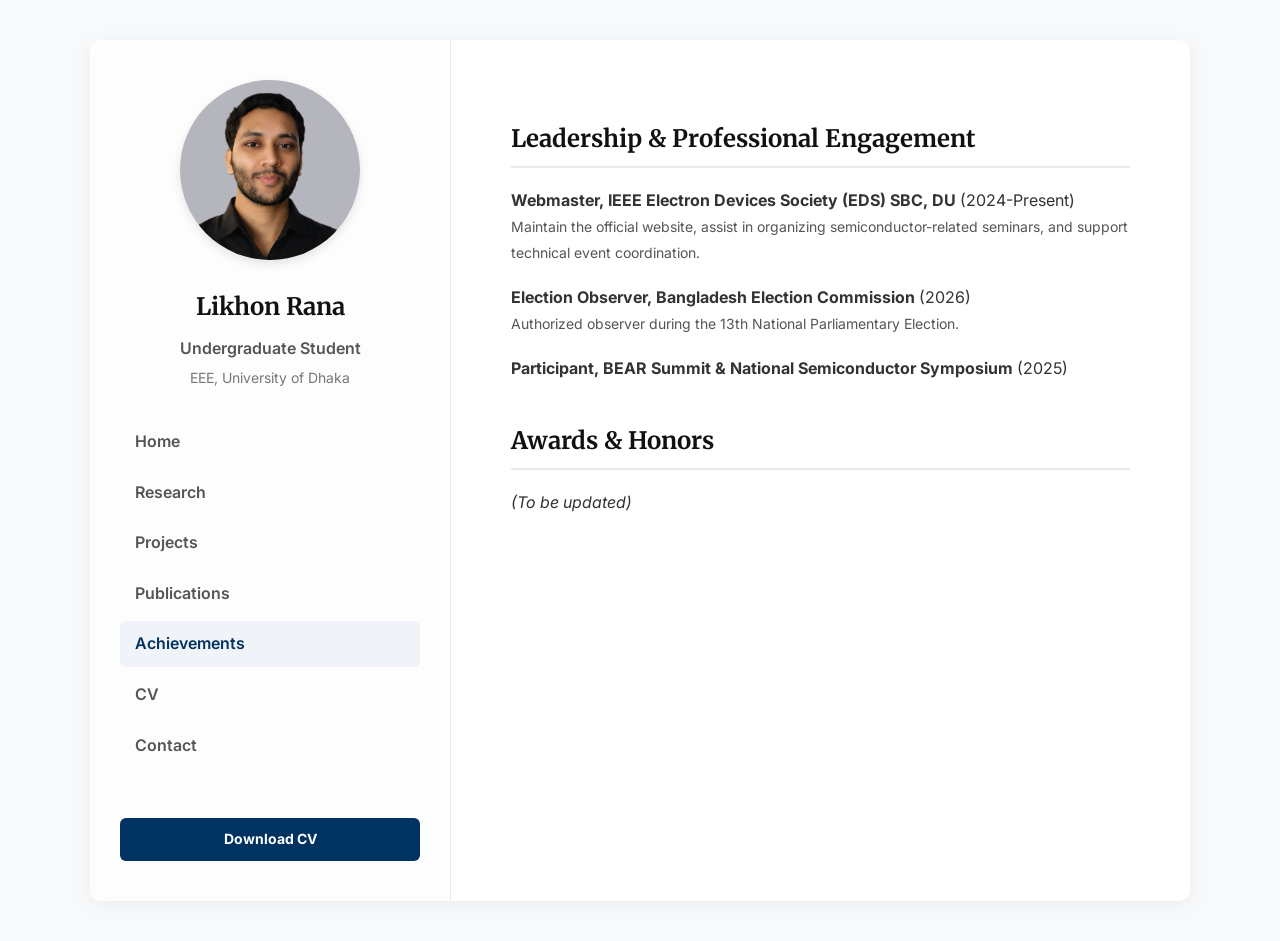
==== achievements.html @ 8d22fc22 "Enhance achievements.html with sidebar and content Added sidebar navigation and updated achievements" ====
<!DOCTYPE html>
<html lang="en">
<head>
    <meta charset="UTF-8">
    <title>Achievements | Likhon Rana</title>
    <link rel="stylesheet" href="style.css">
    <link href="https://fonts.googleapis.com/css2?family=Inter:wght@400;600&family=Merriweather:wght@700&display=swap" rel="stylesheet">
</head>
<body>
    <div class="container">
        <div class="sidebar">
            <img src="profile.png" class="profile-img">
            <h1>Likhon Rana</h1>
            <p class="title">Undergraduate Student</p>
            <p class="dept">EEE, University of Dhaka</p>
            <nav class="nav-menu">
                <a href="index.html">Home</a>
                <a href="research.html">Research</a>
                <a href="projects.html">Projects</a>
                <a href="publications.html">Publications</a>
                <a href="achievements.html" class="active">Achievements</a>
                <a href="cv.html">CV</a>
                <a href="contact.html">Contact</a>
            </nav>
            <div class="contact-info">
                <a href="likhonCV.pdf" target="_blank" class="btn-cv">Download CV</a>
            </div>
        </div>

        <div class="main-content">
            <h2>Leadership & Professional Engagement</h2>
            <ul class="exp-list">
                <li style="margin-bottom: 20px;">
                    <strong>Webmaster, IEEE Electron Devices Society (EDS) SBC, DU</strong> (2024-Present)<br>
                    <span style="font-size: 14px; color: #555;">Maintain the official website, assist in organizing semiconductor-related seminars, and support technical event coordination.</span>
                </li>
                <li style="margin-bottom: 20px;">
                    <strong>Election Observer, Bangladesh Election Commission</strong> (2026)<br>
                    <span style="font-size: 14px; color: #555;">Authorized observer during the 13th National Parliamentary Election.</span>
                </li>
                <li style="margin-bottom: 20px;">
                    <strong>Participant, BEAR Summit & National Semiconductor Symposium</strong> (2025)
                </li>
            </ul>
            
            <h2 style="margin-top: 40px;">Awards & Honors</h2>
            <p><em>(To be updated)</em></p>
        </div>
    </div>
</body>
</html>
---- style.css ----
/* Base Styles */
body {
    font-family: 'Inter', sans-serif;
    background-color: #f8f9fa;
    color: #333;
    margin: 0;
    padding: 0;
    line-height: 1.6;
}

h1, h2, h3 {
    font-family: 'Merriweather', serif;
    color: #111;
}

h2 {
    font-size: 24px;
    border-bottom: 2px solid #eaeaea;
    padding-bottom: 8px;
    margin-top: 40px;
    margin-bottom: 20px;
}

a {
    color: #003262; /* Academic Blue */
    text-decoration: none;
}

a:hover {
    text-decoration: underline;
}

/* Layout */
.container {
    display: flex;
    max-width: 1100px;
    margin: 40px auto;
    background: #fff;
    box-shadow: 0 4px 20px rgba(0,0,0,0.05);
    border-radius: 12px;
    overflow: hidden;
}

/* Sidebar */
.sidebar {
    width: 300px;
    background-color: #fdfdfd;
    padding: 40px 30px;
    border-right: 1px solid #eaeaea;
    text-align: center;
}

.profile-img {
    width: 180px;
    height: 180px;
    object-fit: cover;
    border-radius: 50%;
    margin-bottom: 20px;
    box-shadow: 0 4px 10px rgba(0,0,0,0.1);
}

.sidebar h1 {
    font-size: 24px;
    margin: 0 0 10px 0;
}

.sidebar .title {
    font-weight: 600;
    color: #555;
    margin: 0;
}

.sidebar .dept {
    font-size: 14px;
    color: #777;
    margin-top: 5px;
}

/* Navigation */
.nav-menu {
    display: flex;
    flex-direction: column;
    margin: 30px 0;
    text-align: left;
}

.nav-menu a {
    padding: 10px 15px;
    border-radius: 6px;
    color: #555;
    font-weight: 600;
    margin-bottom: 5px;
    transition: background 0.3s;
}

.nav-menu a:hover, .nav-menu a.active {
    background: #f0f4f8;
    color: #003262;
    text-decoration: none;
}

/* Contact Details */
.contact-info {
    display: flex;
    flex-direction: column;
    gap: 10px;
}

.contact-info a {
    font-size: 14px;
}

.btn-cv {
    display: inline-block;
    background: #003262;
    color: #fff !important;
    padding: 10px;
    border-radius: 6px;
    margin-top: 15px;
    font-weight: bold;
    text-align: center;
}

.btn-cv:hover {
    background: #002142;
    text-decoration: none;
}

/* Main Content Area */
.main-content {
    flex: 1;
    padding: 40px 60px;
}

/* News List */
.news-list, .exp-list, .project-list {
    list-style: none;
    padding: 0;
}

.news-list li {
    margin-bottom: 12px;
}

.news-list .date {
    font-weight: bold;
    color: #003262;
    margin-right: 10px;
}

/* Education */
.edu-item h3 {
    margin: 0 0 5px 0;
    font-size: 18px;
}

.edu-item .uni {
    margin: 0 0 10px 0;
    font-weight: 600;
}

.edu-item .uni span {
    font-weight: normal;
    color: #777;
    float: right;
}

/* Challenge Board / Projects */
.project-list li {
    background: #f8f9fa;
    padding: 15px;
    border-left: 4px solid #003262;
    margin-bottom: 15px;
    border-radius: 4px;
}

.project-list strong {
    display: block;
    font-size: 16px;
    margin-bottom: 5px;
}

.status {
    font-size: 13px;
    font-weight: 600;
    padding: 3px 8px;
    border-radius: 12px;
}

.status.ongoing {
    background: #e3f2fd;
    color: #1976d2;
}

.status.tba {
    background: #f5f5f5;
    color: #757575;
}

/* Responsive */
@media (max-width: 850px) {
    .container {
        flex-direction: column;
        margin: 0;
        border-radius: 0;
    }
    .sidebar {
        width: 100%;
        border-right: none;
        border-bottom: 1px solid #eaeaea;
        padding: 30px 20px;
        box-sizing: border-box;
    }
    .main-content {
        padding: 30px 20px;
    }
}
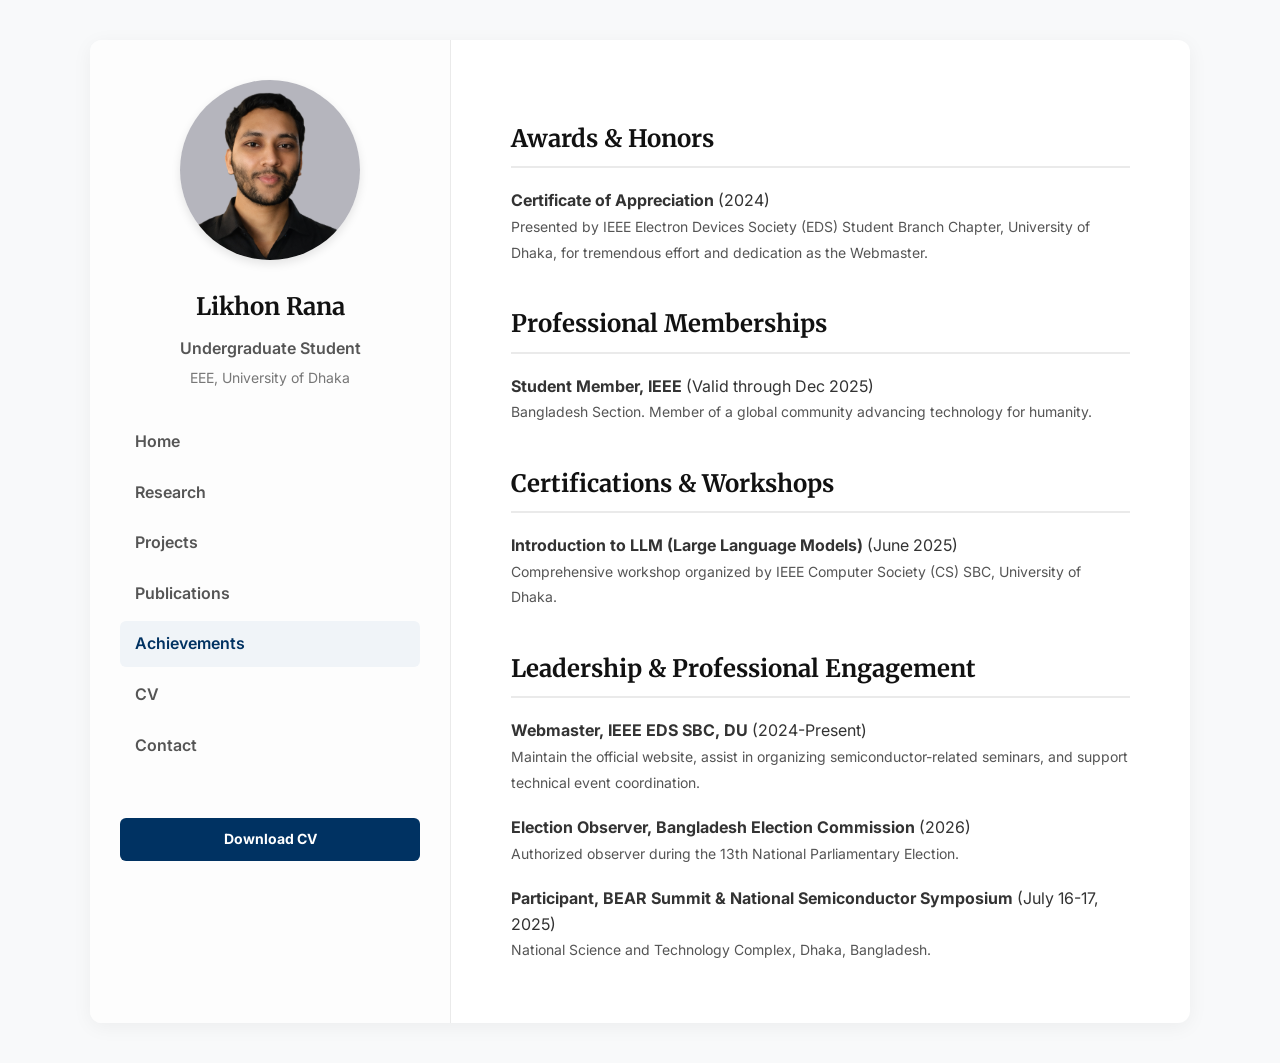
==== commit eea3b980: "Update achievements.html" ====
--- a/achievements.html
+++ b/achievements.html
@@ -28,10 +28,35 @@
         </div>
 
         <div class="main-content">
-            <h2>Leadership & Professional Engagement</h2>
+            
+            <h2>Awards & Honors</h2>
+            <ul class="exp-list">
+                <li style="margin-bottom: 15px;">
+                    <strong>Certificate of Appreciation</strong> (2024)<br>
+                    <span style="font-size: 14px; color: #555;">Presented by IEEE Electron Devices Society (EDS) Student Branch Chapter, University of Dhaka, for tremendous effort and dedication as the Webmaster.</span>
+                </li>
+            </ul>
+
+            <h2 style="margin-top: 40px;">Professional Memberships</h2>
+            <ul class="exp-list">
+                <li style="margin-bottom: 15px;">
+                    <strong>Student Member, IEEE</strong> (Valid through Dec 2025)<br>
+                    <span style="font-size: 14px; color: #555;">Bangladesh Section. Member of a global community advancing technology for humanity.</span>
+                </li>
+            </ul>
+
+            <h2 style="margin-top: 40px;">Certifications & Workshops</h2>
+            <ul class="exp-list">
+                <li style="margin-bottom: 15px;">
+                    <strong>Introduction to LLM (Large Language Models)</strong> (June 2025)<br>
+                    <span style="font-size: 14px; color: #555;">Comprehensive workshop organized by IEEE Computer Society (CS) SBC, University of Dhaka.</span>
+                </li>
+            </ul>
+
+            <h2 style="margin-top: 40px;">Leadership & Professional Engagement</h2>
             <ul class="exp-list">
                 <li style="margin-bottom: 20px;">
-                    <strong>Webmaster, IEEE Electron Devices Society (EDS) SBC, DU</strong> (2024-Present)<br>
+                    <strong>Webmaster, IEEE EDS SBC, DU</strong> (2024-Present)<br>
                     <span style="font-size: 14px; color: #555;">Maintain the official website, assist in organizing semiconductor-related seminars, and support technical event coordination.</span>
                 </li>
                 <li style="margin-bottom: 20px;">
@@ -39,12 +64,11 @@
                     <span style="font-size: 14px; color: #555;">Authorized observer during the 13th National Parliamentary Election.</span>
                 </li>
                 <li style="margin-bottom: 20px;">
-                    <strong>Participant, BEAR Summit & National Semiconductor Symposium</strong> (2025)
+                    <strong>Participant, BEAR Summit & National Semiconductor Symposium</strong> (July 16-17, 2025)<br>
+                    <span style="font-size: 14px; color: #555;">National Science and Technology Complex, Dhaka, Bangladesh.</span>
                 </li>
             </ul>
-            
-            <h2 style="margin-top: 40px;">Awards & Honors</h2>
-            <p><em>(To be updated)</em></p>
+
         </div>
     </div>
 </body>
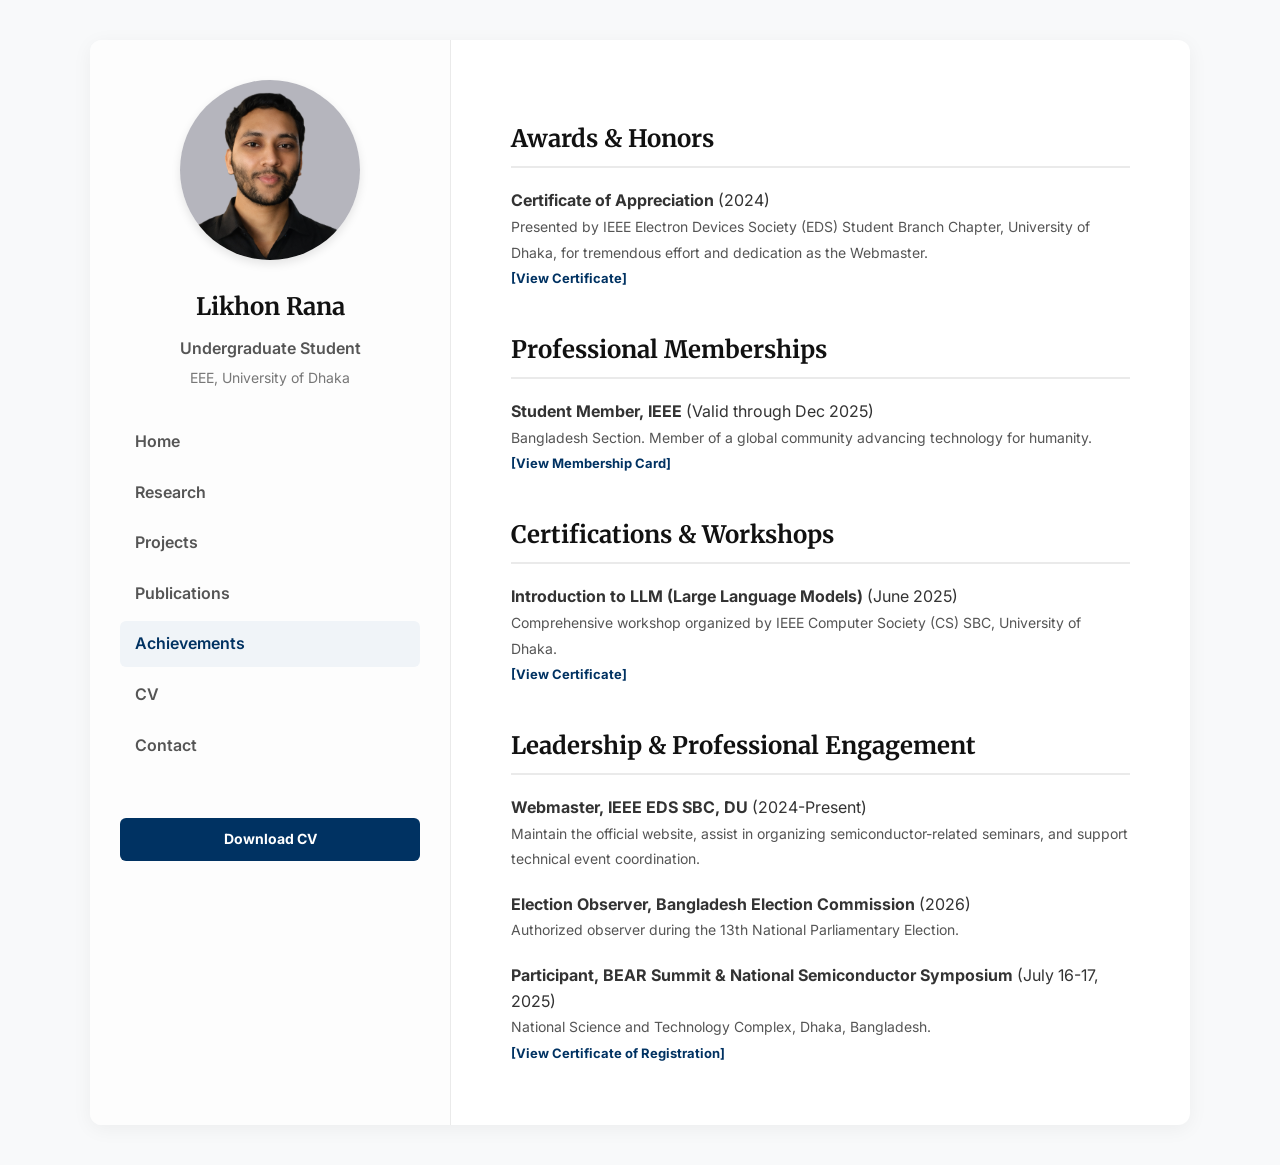
==== commit 958670ff: "Update achievements.html" ====
--- a/achievements.html
+++ b/achievements.html
@@ -33,7 +33,8 @@
             <ul class="exp-list">
                 <li style="margin-bottom: 15px;">
                     <strong>Certificate of Appreciation</strong> (2024)<br>
-                    <span style="font-size: 14px; color: #555;">Presented by IEEE Electron Devices Society (EDS) Student Branch Chapter, University of Dhaka, for tremendous effort and dedication as the Webmaster.</span>
+                    <span style="font-size: 14px; color: #555;">Presented by IEEE Electron Devices Society (EDS) Student Branch Chapter, University of Dhaka, for tremendous effort and dedication as the Webmaster.</span><br>
+                    <a href="webmaster-cert.jpg" target="_blank" style="font-size: 13px; font-weight: bold;">[View Certificate]</a>
                 </li>
             </ul>
 
@@ -41,7 +42,8 @@
             <ul class="exp-list">
                 <li style="margin-bottom: 15px;">
                     <strong>Student Member, IEEE</strong> (Valid through Dec 2025)<br>
-                    <span style="font-size: 14px; color: #555;">Bangladesh Section. Member of a global community advancing technology for humanity.</span>
+                    <span style="font-size: 14px; color: #555;">Bangladesh Section. Member of a global community advancing technology for humanity.</span><br>
+                    <a href="ieee-membership.pdf" target="_blank" style="font-size: 13px; font-weight: bold;">[View Membership Card]</a>
                 </li>
             </ul>
 
@@ -49,7 +51,8 @@
             <ul class="exp-list">
                 <li style="margin-bottom: 15px;">
                     <strong>Introduction to LLM (Large Language Models)</strong> (June 2025)<br>
-                    <span style="font-size: 14px; color: #555;">Comprehensive workshop organized by IEEE Computer Society (CS) SBC, University of Dhaka.</span>
+                    <span style="font-size: 14px; color: #555;">Comprehensive workshop organized by IEEE Computer Society (CS) SBC, University of Dhaka.</span><br>
+                    <a href="llm-cert.pdf" target="_blank" style="font-size: 13px; font-weight: bold;">[View Certificate]</a>
                 </li>
             </ul>
 
@@ -65,7 +68,8 @@
                 </li>
                 <li style="margin-bottom: 20px;">
                     <strong>Participant, BEAR Summit & National Semiconductor Symposium</strong> (July 16-17, 2025)<br>
-                    <span style="font-size: 14px; color: #555;">National Science and Technology Complex, Dhaka, Bangladesh.</span>
+                    <span style="font-size: 14px; color: #555;">National Science and Technology Complex, Dhaka, Bangladesh.</span><br>
+                    <a href="bear-summit.jpg" target="_blank" style="font-size: 13px; font-weight: bold;">[View Certificate of Registration]</a>
                 </li>
             </ul>
 
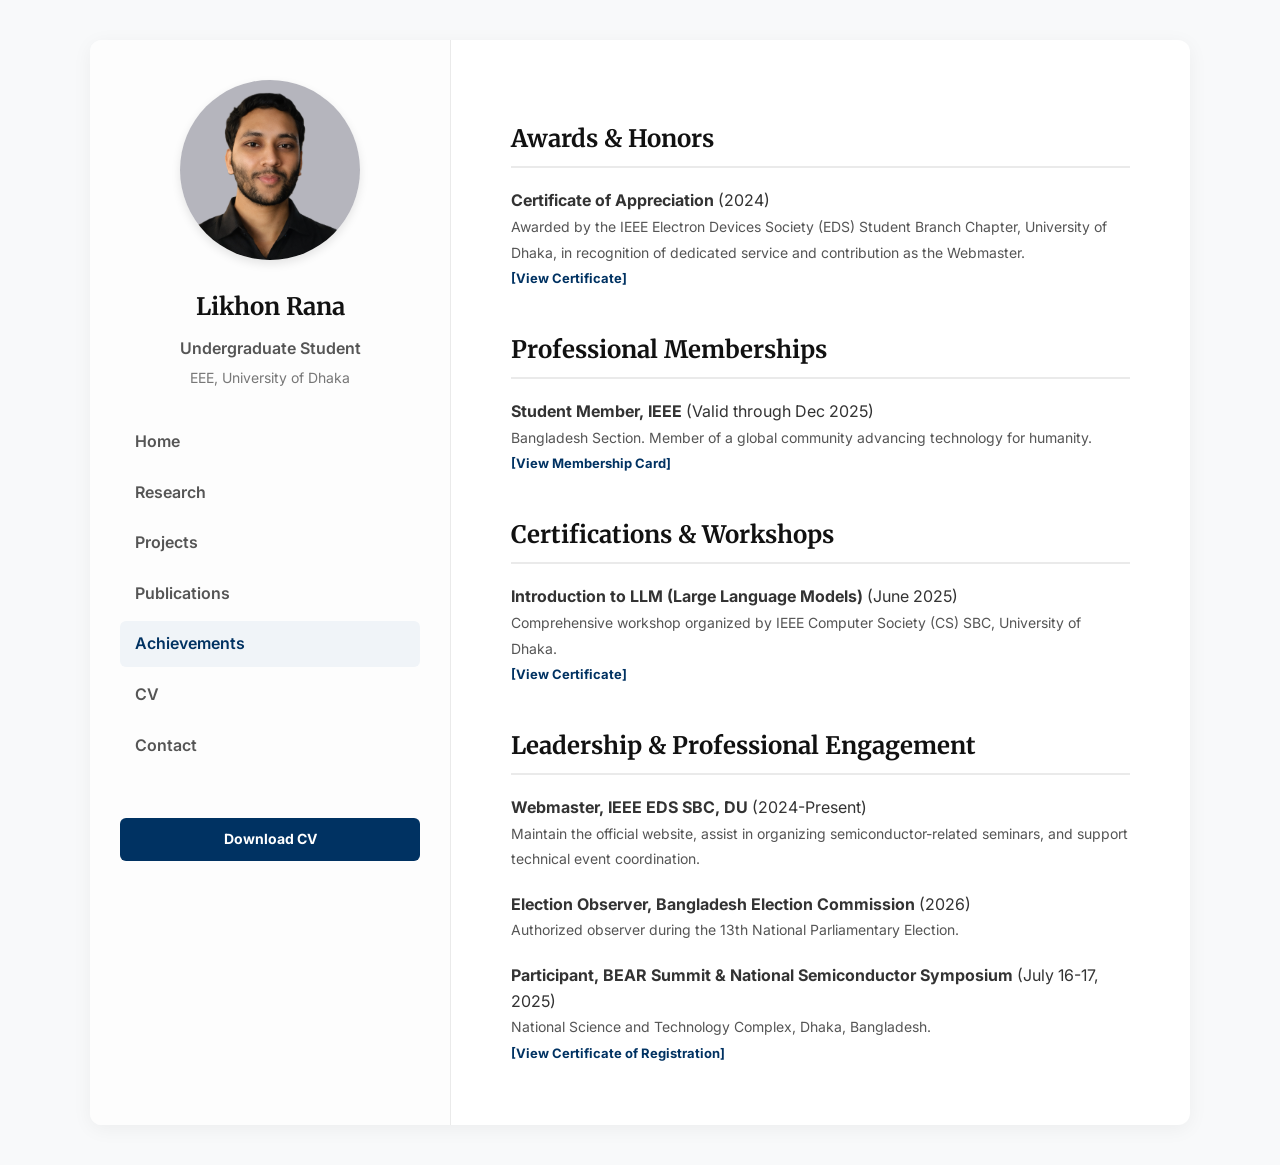
==== commit 97b8f9b7: "Update award description for clarity and recognition" ====
--- a/achievements.html
+++ b/achievements.html
@@ -33,7 +33,7 @@
             <ul class="exp-list">
                 <li style="margin-bottom: 15px;">
                     <strong>Certificate of Appreciation</strong> (2024)<br>
-                    <span style="font-size: 14px; color: #555;">Presented by IEEE Electron Devices Society (EDS) Student Branch Chapter, University of Dhaka, for tremendous effort and dedication as the Webmaster.</span><br>
+                    <span style="font-size: 14px; color: #555;">Awarded by the IEEE Electron Devices Society (EDS) Student Branch Chapter, University of Dhaka, in recognition of dedicated service and contribution as the Webmaster.</span><br>
                     <a href="webmaster-cert.jpg" target="_blank" style="font-size: 13px; font-weight: bold;">[View Certificate]</a>
                 </li>
             </ul>
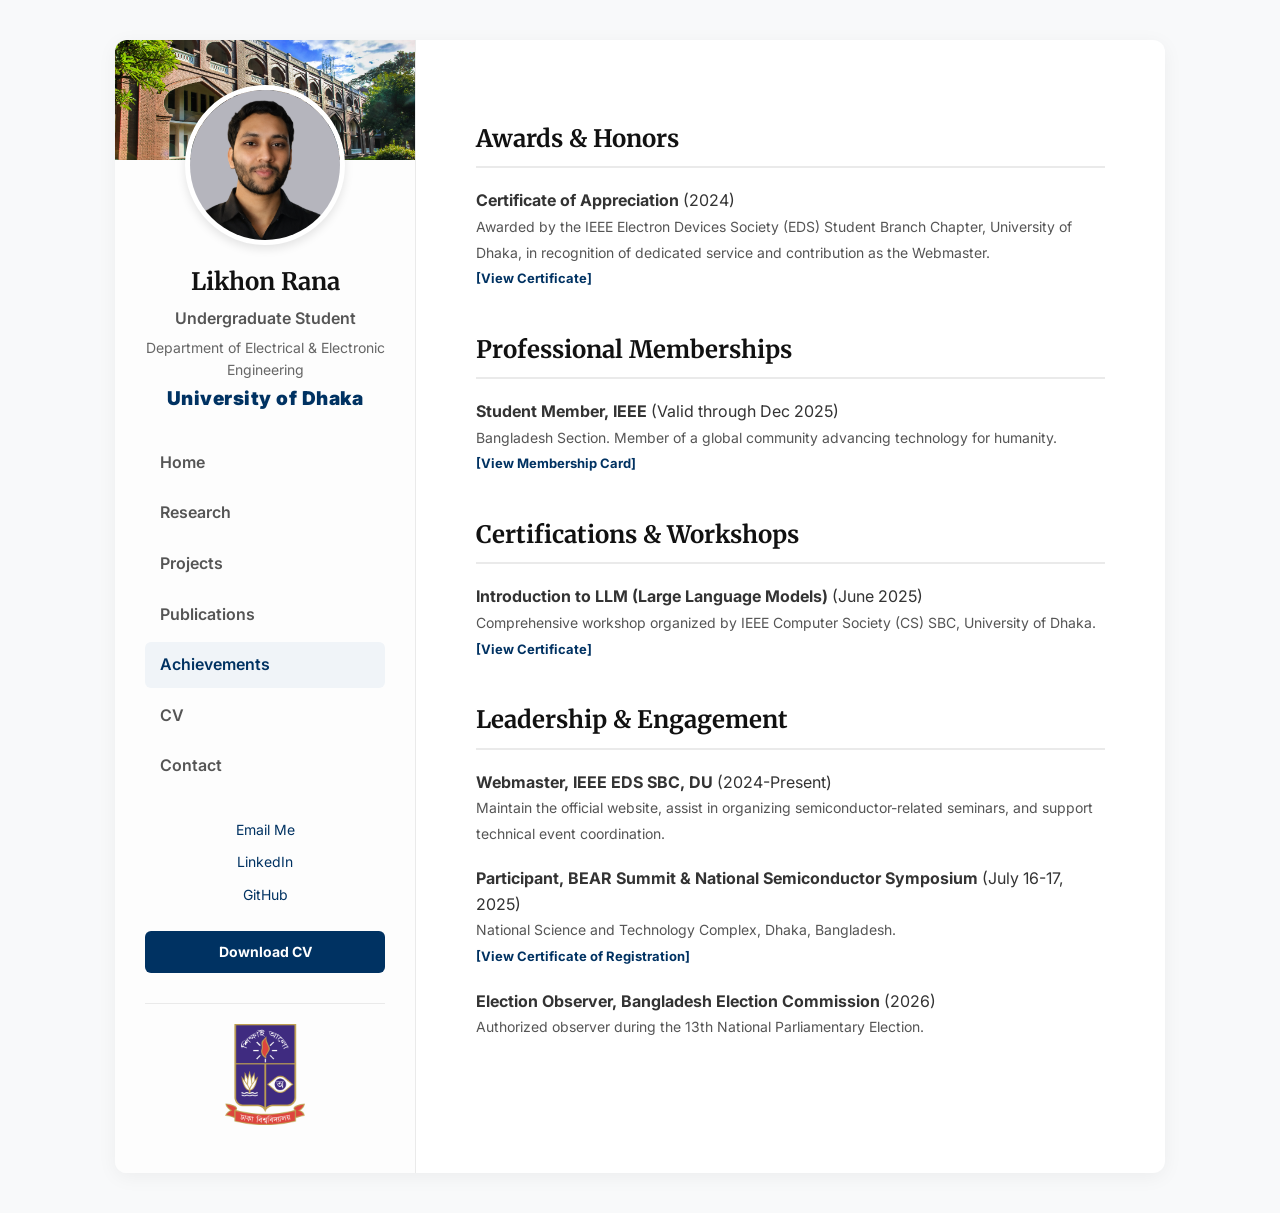
==== commit 5ebd1d49: "Update achievements.html" ====
--- a/achievements.html
+++ b/achievements.html
@@ -2,77 +2,86 @@
 <html lang="en">
 <head>
     <meta charset="UTF-8">
+    <meta name="viewport" content="width=1100">
     <title>Achievements | Likhon Rana</title>
     <link rel="stylesheet" href="style.css">
-    <link href="https://fonts.googleapis.com/css2?family=Inter:wght@400;600&family=Merriweather:wght@700&display=swap" rel="stylesheet">
+    <link href="https://fonts.googleapis.com/css2?family=Inter:wght@400;600&family=Merriweather:wght@700;900&display=swap" rel="stylesheet">
 </head>
 <body>
     <div class="container">
         <div class="sidebar">
-            <img src="profile.png" class="profile-img">
-            <h1>Likhon Rana</h1>
-            <p class="title">Undergraduate Student</p>
-            <p class="dept">EEE, University of Dhaka</p>
-            <nav class="nav-menu">
-                <a href="index.html">Home</a>
-                <a href="research.html">Research</a>
-                <a href="projects.html">Projects</a>
-                <a href="publications.html">Publications</a>
-                <a href="achievements.html" class="active">Achievements</a>
-                <a href="cv.html">CV</a>
-                <a href="contact.html">Contact</a>
-            </nav>
-            <div class="contact-info">
-                <a href="likhonCV.pdf" target="_blank" class="btn-cv">Download CV</a>
+            <img src="DU EEE Dept.jpg" alt="EEE Department" class="cover-img">
+            <div class="sidebar-content">
+                <img src="profile.png" alt="Likhon Rana" class="profile-img">
+                <h1>Likhon Rana</h1>
+                <p class="title">Undergraduate Student</p>
+                <p class="dept">Department of Electrical & Electronic Engineering</p>
+                <p class="uni-name">University of Dhaka</p>
+                <nav class="nav-menu">
+                    <a href="index.html">Home</a>
+                    <a href="research.html">Research</a>
+                    <a href="projects.html">Projects</a>
+                    <a href="publications.html">Publications</a>
+                    <a href="achievements.html" class="active">Achievements</a>
+                    <a href="cv.html">CV</a>
+                    <a href="contact.html">Contact</a>
+                </nav>
+                <div class="contact-info">
+                    <a href="mailto:mdlikhonrana533@gmail.com">Email Me</a>
+                    <a href="https://www.linkedin.com/in/likhon-rana-a51540321" target="_blank">LinkedIn</a>
+                    <a href="https://github.com/Likhon-Rana" target="_blank">GitHub</a>
+                    <a href="likhonCV.pdf" target="_blank" class="btn-cv">Download CV</a>
+                </div>
+                <div class="du-logo-container">
+                    <img src="DULOGO.png" alt="University of Dhaka" class="sidebar-du-logo">
+                </div>
             </div>
         </div>
 
         <div class="main-content">
-            
             <h2>Awards & Honors</h2>
             <ul class="exp-list">
-                <li style="margin-bottom: 15px;">
+                <li style="margin-bottom: 20px;">
                     <strong>Certificate of Appreciation</strong> (2024)<br>
                     <span style="font-size: 14px; color: #555;">Awarded by the IEEE Electron Devices Society (EDS) Student Branch Chapter, University of Dhaka, in recognition of dedicated service and contribution as the Webmaster.</span><br>
-                    <a href="webmaster-cert.jpg" target="_blank" style="font-size: 13px; font-weight: bold;">[View Certificate]</a>
+                    <a href="webmasterCertificate.pdf" target="_blank" style="font-size: 13px; font-weight: bold; color: #003262;">[View Certificate]</a>
                 </li>
             </ul>
 
             <h2 style="margin-top: 40px;">Professional Memberships</h2>
             <ul class="exp-list">
-                <li style="margin-bottom: 15px;">
+                <li style="margin-bottom: 20px;">
                     <strong>Student Member, IEEE</strong> (Valid through Dec 2025)<br>
                     <span style="font-size: 14px; color: #555;">Bangladesh Section. Member of a global community advancing technology for humanity.</span><br>
-                    <a href="ieee-membership.pdf" target="_blank" style="font-size: 13px; font-weight: bold;">[View Membership Card]</a>
+                    <a href="ieee-membership.pdf" target="_blank" style="font-size: 13px; font-weight: bold; color: #003262;">[View Membership Card]</a>
                 </li>
             </ul>
 
             <h2 style="margin-top: 40px;">Certifications & Workshops</h2>
             <ul class="exp-list">
-                <li style="margin-bottom: 15px;">
+                <li style="margin-bottom: 20px;">
                     <strong>Introduction to LLM (Large Language Models)</strong> (June 2025)<br>
                     <span style="font-size: 14px; color: #555;">Comprehensive workshop organized by IEEE Computer Society (CS) SBC, University of Dhaka.</span><br>
-                    <a href="llm-cert.pdf" target="_blank" style="font-size: 13px; font-weight: bold;">[View Certificate]</a>
+                    <a href="llm-cert.pdf" target="_blank" style="font-size: 13px; font-weight: bold; color: #003262;">[View Certificate]</a>
                 </li>
             </ul>
 
-            <h2 style="margin-top: 40px;">Leadership & Professional Engagement</h2>
+            <h2 style="margin-top: 40px;">Leadership & Engagement</h2>
             <ul class="exp-list">
                 <li style="margin-bottom: 20px;">
                     <strong>Webmaster, IEEE EDS SBC, DU</strong> (2024-Present)<br>
                     <span style="font-size: 14px; color: #555;">Maintain the official website, assist in organizing semiconductor-related seminars, and support technical event coordination.</span>
                 </li>
                 <li style="margin-bottom: 20px;">
+                    <strong>Participant, BEAR Summit & National Semiconductor Symposium</strong> (July 16-17, 2025)<br>
+                    <span style="font-size: 14px; color: #555;">National Science and Technology Complex, Dhaka, Bangladesh.</span><br>
+                    <a href="bear-summit.jpg" target="_blank" style="font-size: 13px; font-weight: bold; color: #003262;">[View Certificate of Registration]</a>
+                </li>
+                <li style="margin-bottom: 20px;">
                     <strong>Election Observer, Bangladesh Election Commission</strong> (2026)<br>
                     <span style="font-size: 14px; color: #555;">Authorized observer during the 13th National Parliamentary Election.</span>
                 </li>
-                <li style="margin-bottom: 20px;">
-                    <strong>Participant, BEAR Summit & National Semiconductor Symposium</strong> (July 16-17, 2025)<br>
-                    <span style="font-size: 14px; color: #555;">National Science and Technology Complex, Dhaka, Bangladesh.</span><br>
-                    <a href="bear-summit.jpg" target="_blank" style="font-size: 13px; font-weight: bold;">[View Certificate of Registration]</a>
-                </li>
             </ul>
-
         </div>
     </div>
 </body>
--- a/style.css
+++ b/style.css
@@ -6,6 +6,7 @@
     margin: 0;
     padding: 0;
     line-height: 1.6;
+    min-width: 1050px; /* Forces PC view on all devices */
 }
 
 h1, h2, h3 {
@@ -33,7 +34,7 @@
 /* Layout */
 .container {
     display: flex;
-    max-width: 1100px;
+    width: 1050px;
     margin: 40px auto;
     background: #fff;
     box-shadow: 0 4px 20px rgba(0,0,0,0.05);
@@ -41,27 +42,42 @@
     overflow: hidden;
 }
 
-/* Sidebar */
+/* Sidebar with Cover Image */
 .sidebar {
     width: 300px;
     background-color: #fdfdfd;
-    padding: 40px 30px;
     border-right: 1px solid #eaeaea;
     text-align: center;
+    flex-shrink: 0;
+    display: flex;
+    flex-direction: column;
+}
+
+.cover-img {
+    width: 100%;
+    height: 120px;
+    object-fit: cover;
+}
+
+.sidebar-content {
+    padding: 0 30px 40px 30px;
+    position: relative;
 }
 
 .profile-img {
-    width: 180px;
-    height: 180px;
+    width: 150px;
+    height: 150px;
     object-fit: cover;
     border-radius: 50%;
-    margin-bottom: 20px;
+    margin-top: -75px; 
+    border: 5px solid #fff; 
     box-shadow: 0 4px 10px rgba(0,0,0,0.1);
+    background-color: #fff;
 }
 
 .sidebar h1 {
     font-size: 24px;
-    margin: 0 0 10px 0;
+    margin: 10px 0 5px 0;
 }
 
 .sidebar .title {
@@ -70,17 +86,28 @@
     margin: 0;
 }
 
+/* Updated University of Dhaka Focus CSS */
 .sidebar .dept {
     font-size: 14px;
-    color: #777;
+    color: #666;
     margin-top: 5px;
+    margin-bottom: 3px;
+}
+
+/* এখানে সাইজ বড় এবং বোল্ড করা হয়েছে */
+.sidebar .uni-name {
+    font-size: 19px;
+    font-weight: 900;
+    color: #003262;
+    margin-top: 0;
+    letter-spacing: 0.5px;
 }
 
 /* Navigation */
 .nav-menu {
     display: flex;
     flex-direction: column;
-    margin: 30px 0;
+    margin: 25px 0;
     text-align: left;
 }
 
@@ -126,19 +153,37 @@
     text-decoration: none;
 }
 
+/* DU Logo Section */
+.du-logo-container {
+    margin-top: 30px;
+    padding-top: 20px;
+    border-top: 1px solid #eaeaea;
+}
+
+.sidebar-du-logo {
+    width: 80px;
+    height: auto;
+    opacity: 0.9;
+    transition: 0.3s;
+}
+
+.sidebar-du-logo:hover {
+    opacity: 1;
+}
+
 /* Main Content Area */
 .main-content {
     flex: 1;
     padding: 40px 60px;
 }
 
-/* News List */
+/* Lists */
 .news-list, .exp-list, .project-list {
     list-style: none;
     padding: 0;
 }
 
-.news-list li {
+.news-list li, .exp-list li {
     margin-bottom: 12px;
 }
 
@@ -165,7 +210,7 @@
     float: right;
 }
 
-/* Challenge Board / Projects */
+/* Projects */
 .project-list li {
     background: #f8f9fa;
     padding: 15px;
@@ -179,39 +224,3 @@
     font-size: 16px;
     margin-bottom: 5px;
 }
-
-.status {
-    font-size: 13px;
-    font-weight: 600;
-    padding: 3px 8px;
-    border-radius: 12px;
-}
-
-.status.ongoing {
-    background: #e3f2fd;
-    color: #1976d2;
-}
-
-.status.tba {
-    background: #f5f5f5;
-    color: #757575;
-}
-
-/* Responsive */
-@media (max-width: 850px) {
-    .container {
-        flex-direction: column;
-        margin: 0;
-        border-radius: 0;
-    }
-    .sidebar {
-        width: 100%;
-        border-right: none;
-        border-bottom: 1px solid #eaeaea;
-        padding: 30px 20px;
-        box-sizing: border-box;
-    }
-    .main-content {
-        padding: 30px 20px;
-    }
-}
